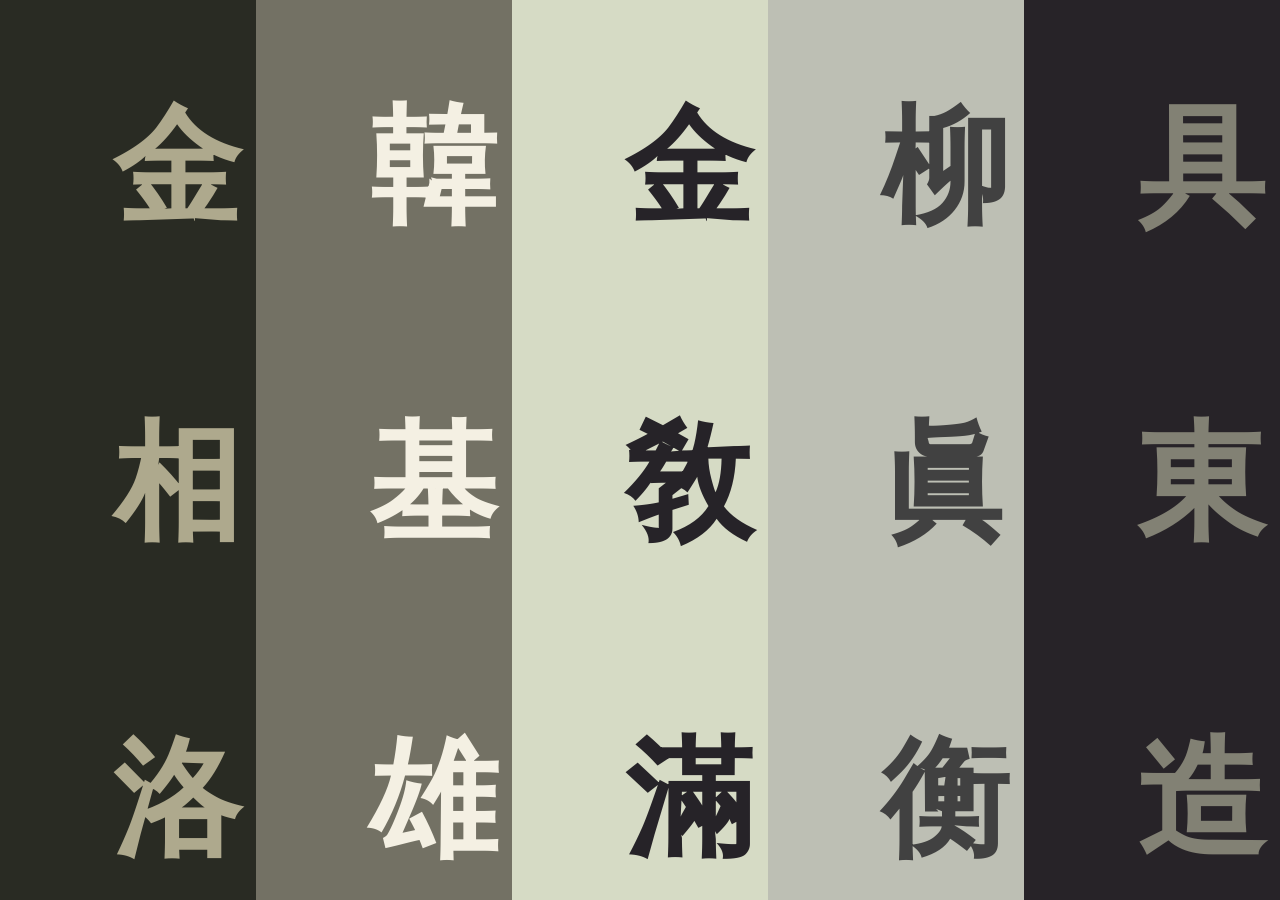
==== index.html @ cb56bb74 "Add files via upload" ====
<!DOCTYPE html>
<html lang="ko">
<head>
    <meta charset="UTF-8">
    <meta name="viewport" content="width=device-width, initial-scale=1.0">
    <title>산업디자인:어제의담론</title>
    <meta name="description" content="1990년대 산업디자인 교수님들의 인터뷰입니다.">
    <meta name="keywords" content="1990년대, 산업디자인, 교수, 인터뷰">
    <link rel="stylesheet" href="style.css">
</head>
<body>
    <div class="archive">
        <a href="kimsangrak.html" class="person col-1">
            <div class="text-box hanja">
                <span>金</span><span>相</span><span>洛</span>
            </div>
            <div class="text-box hangul">
                <span>김</span><span>상</span><span>락</span>
            </div>
        </a>

        <a href="hankiwoong.html" class="person col-2">
            <div class="text-box hanja">
                <span>韓</span><span>基</span><span>雄</span>
            </div>
            <div class="text-box hangul">
                <span>한</span><span>기</span><span>웅</span>
            </div>
        </a>

        <a href="kimkyoman.html" class="person col-3">
            <div class="text-box hanja">
                <span>金</span><span>敎</span><span>滿</span>
            </div>
            <div class="text-box hangul">
                <span>김</span><span>교</span><span>만</span>
            </div>
        </a>

        <a href="yujinhyeong.html" class="person col-4">
            <div class="text-box hanja">
                <span>柳</span><span>眞</span><span>衡</span>
            </div>
            <div class="text-box hangul">
                <span>유</span><span>진</span><span>형</span>
            </div>
        </a>

        <a href="gudongjo.html" class="person col-5">
            <div class="text-box hanja">
                <span>具</span><span>東</span><span>造</span>
            </div>
            <div class="text-box hangul">
                <span>구</span><span>동</span><span>조</span>
            </div>
        </a>
    </div>
</body>
</html>
---- style.css ----
* {
    box-sizing: border-box;
    margin: 0;
    padding: 0;
}

body, html {
    width: 100%;
    height: 100%;
    overflow: hidden;
    font-family: '궁서', 'Gungsuh', serif;
}


.archive {
    display: flex;
    width: 100vw;
    height: 100vh;
}


.person {
    flex: 1;
    display: flex;
    justify-content: flex-end; 
    align-items: flex-end; 
    text-decoration: none;
    
    
    padding: 0 1.2vw 4vh 0; 
    transition: all 0.3s ease;
}


.text-box {
    display: flex;
    flex-direction: column;
    justify-content: space-between; 
    align-items: center;
    
    height: 88%;
    font-weight: bold;
    font-size: 10vw; 
    line-height: 1;
}


.hangul {
    display: none; 
}


.person:hover .hanja {
    display: none; 
}
.person:hover .hangul {
    display: flex; 
}


.col-1 { background-color: #292b23; color: #aea98d; }
.col-2 { background-color: #737164; color: #f4f0e3; }
.col-3 { background-color: #d6dbc5; color: #262328; }
.col-4 { background-color: #bdbfb4; color: #414141; }
.col-5 { background-color: #272328; color: #828174; }


@media (max-width: 768px) {
    .text-box {
        font-size: 15vw;
        height: 90%; 
    }
    .person {
        padding: 0 1.5vw 3vh 0; /* 모바일용 여백 미세 조정 */
    }
}
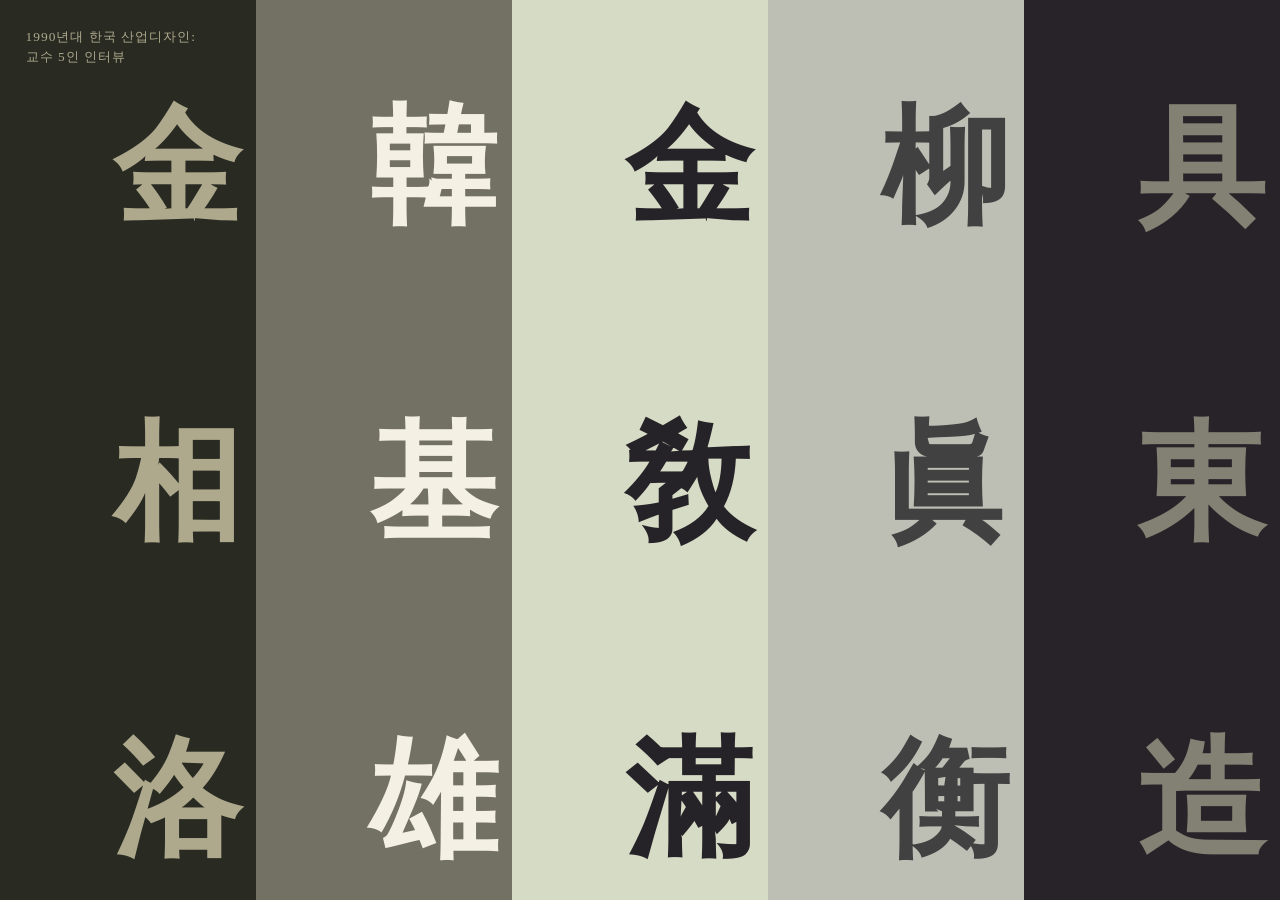
==== commit 5dbf93e7: "Add files via upload" ====
--- a/index.html
+++ b/index.html
@@ -3,12 +3,14 @@
 <head>
     <meta charset="UTF-8">
     <meta name="viewport" content="width=device-width, initial-scale=1.0">
-    <title>산업디자인:어제의담론</title>
+    <title>1990년대 한국 산업디자인: 교수 5인 인터뷰</title>
     <meta name="description" content="1990년대 산업디자인 교수님들의 인터뷰입니다.">
     <meta name="keywords" content="1990년대, 산업디자인, 교수, 인터뷰">
     <link rel="stylesheet" href="style.css">
 </head>
 <body>
+    <div class="main-title">1990년대 한국 산업디자인:<br>교수 5인 인터뷰</div>
+
     <div class="archive">
         <a href="kimsangrak.html" class="person col-1">
             <div class="text-box hanja">
--- a/style.css
+++ b/style.css
@@ -1,4 +1,3 @@
-
 * {
     box-sizing: border-box;
     margin: 0;
@@ -12,13 +11,24 @@
     font-family: '궁서', 'Gungsuh', serif;
 }
 
+.main-title {
+    position: absolute;
+    top: 3vh; 
+    left: 2vw;
+    color: #aea98d;
+    font-size: 1.05vw; 
+    line-height: 1.5; 
+    letter-spacing: 1px;
+    z-index: 10;
+    pointer-events: none;
+    word-break: keep-all;
+}
 
 .archive {
     display: flex;
     width: 100vw;
     height: 100vh;
 }
-
 
 .person {
     flex: 1;
@@ -27,11 +37,9 @@
     align-items: flex-end; 
     text-decoration: none;
     
-    
     padding: 0 1.2vw 4vh 0; 
     transition: all 0.3s ease;
 }
-
 
 .text-box {
     display: flex;
@@ -45,11 +53,9 @@
     line-height: 1;
 }
 
-
 .hangul {
     display: none; 
 }
-
 
 .person:hover .hanja {
     display: none; 
@@ -58,20 +64,25 @@
     display: flex; 
 }
 
-
 .col-1 { background-color: #292b23; color: #aea98d; }
 .col-2 { background-color: #737164; color: #f4f0e3; }
 .col-3 { background-color: #d6dbc5; color: #262328; }
 .col-4 { background-color: #bdbfb4; color: #414141; }
 .col-5 { background-color: #272328; color: #828174; }
 
+@media (max-width: 768px) {
 
-@media (max-width: 768px) {
+    .main-title {
+        font-size: 3vw;
+        top: 2vh;
+        left: 3vw;
+    }
+    
     .text-box {
         font-size: 15vw;
         height: 90%; 
     }
     .person {
-        padding: 0 1.5vw 3vh 0; /* 모바일용 여백 미세 조정 */
+        padding: 0 1.5vw 3vh 0; 
     }
 }
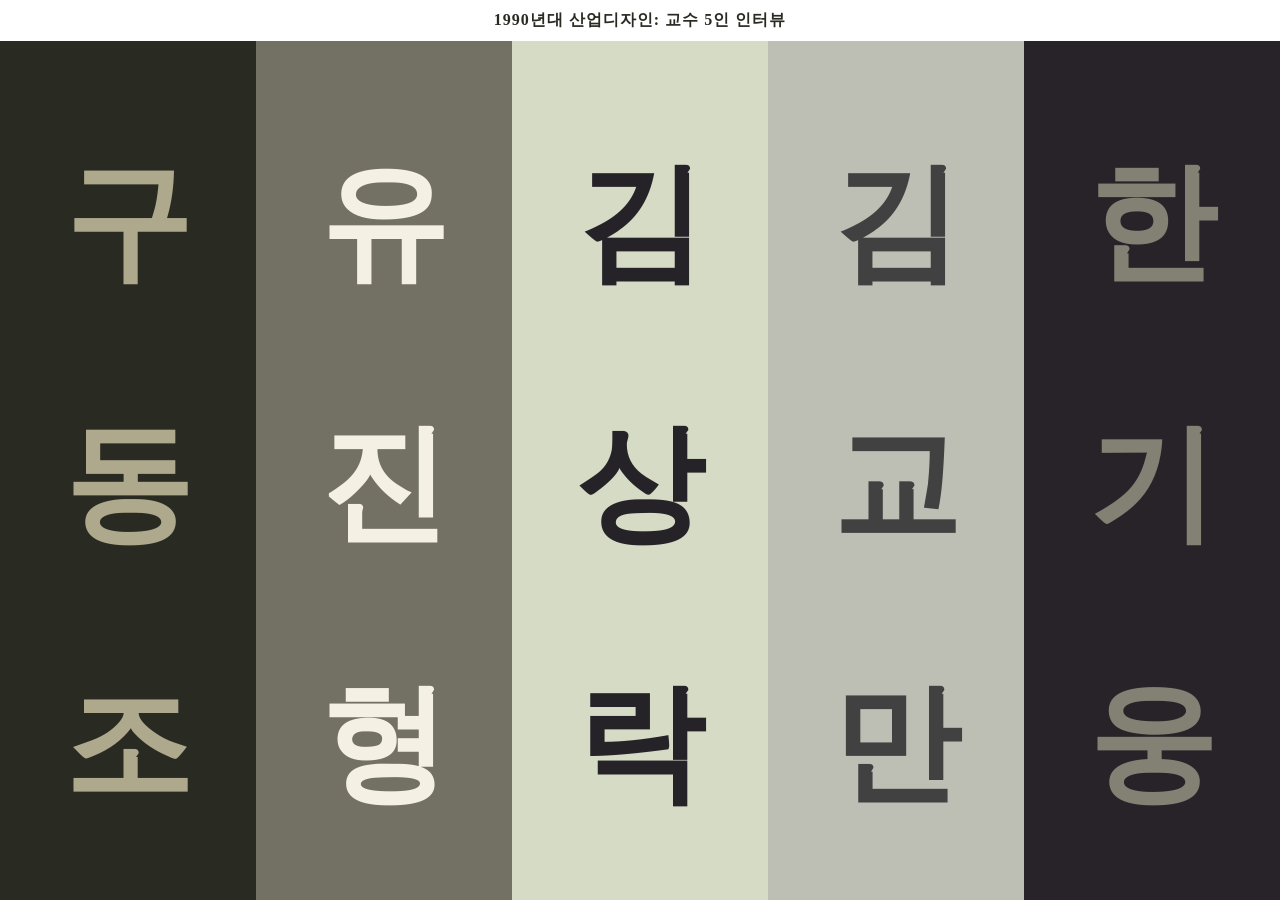
==== commit 5e16f6ca: "Add files via upload" ====
--- a/index.html
+++ b/index.html
@@ -9,51 +9,57 @@
     <link rel="stylesheet" href="style.css">
 </head>
 <body>
-    <div class="main-title">1990년대 한국 산업디자인:<br>교수 5인 인터뷰</div>
+    <!-- 1. 상단 흰색 띠 제목 추가 -->
+    <div class="top-bar">1990년대 산업디자인: 교수 5인 인터뷰</div>
 
     <div class="archive">
-        <a href="kimsangrak.html" class="person col-1">
+        <!-- 4. 구동조 (col-1 색상 유지) -->
+        <a href="gudongjo.html" class="person col-1">
+            <div class="text-box hangul">
+                <span>구</span><span>동</span><span>조</span>
+            </div>
+            <div class="text-box hanja">
+                <span>具</span><span>東</span><span>造</span>
+            </div>
+        </a>
+
+        <!-- 4. 유진형 (col-2 색상 유지) -->
+        <a href="yujinhyeong.html" class="person col-2">
+            <div class="text-box hangul">
+                <span>유</span><span>진</span><span>형</span>
+            </div>
+            <div class="text-box hanja">
+                <span>柳</span><span>眞</span><span>衡</span>
+            </div>
+        </a>
+
+        <!-- 4. 김상락 (col-3 색상 유지) -->
+        <a href="kimsangrak.html" class="person col-3">
+            <div class="text-box hangul">
+                <span>김</span><span>상</span><span>락</span>
+            </div>
             <div class="text-box hanja">
                 <span>金</span><span>相</span><span>洛</span>
             </div>
+        </a>
+
+        <!-- 4. 김교만 (col-4 색상 유지) -->
+        <a href="kimkyoman.html" class="person col-4">
             <div class="text-box hangul">
-                <span>김</span><span>상</span><span>락</span>
+                <span>김</span><span>교</span><span>만</span>
+            </div>
+            <div class="text-box hanja">
+                <span>金</span><span>敎</span><span>滿</span>
             </div>
         </a>
 
-        <a href="hankiwoong.html" class="person col-2">
-            <div class="text-box hanja">
-                <span>韓</span><span>基</span><span>雄</span>
-            </div>
+        <!-- 4. 한기웅 (col-5 색상 유지) -->
+        <a href="hankiwoong.html" class="person col-5">
             <div class="text-box hangul">
                 <span>한</span><span>기</span><span>웅</span>
             </div>
-        </a>
-
-        <a href="kimkyoman.html" class="person col-3">
             <div class="text-box hanja">
-                <span>金</span><span>敎</span><span>滿</span>
-            </div>
-            <div class="text-box hangul">
-                <span>김</span><span>교</span><span>만</span>
-            </div>
-        </a>
-
-        <a href="yujinhyeong.html" class="person col-4">
-            <div class="text-box hanja">
-                <span>柳</span><span>眞</span><span>衡</span>
-            </div>
-            <div class="text-box hangul">
-                <span>유</span><span>진</span><span>형</span>
-            </div>
-        </a>
-
-        <a href="gudongjo.html" class="person col-5">
-            <div class="text-box hanja">
-                <span>具</span><span>東</span><span>造</span>
-            </div>
-            <div class="text-box hangul">
-                <span>구</span><span>동</span><span>조</span>
+                <span>韓</span><span>基</span><span>雄</span>
             </div>
         </a>
     </div>
--- a/style.css
+++ b/style.css
@@ -9,36 +9,42 @@
     height: 100%;
     overflow: hidden;
     font-family: '궁서', 'Gungsuh', serif;
+    display: flex;
+    flex-direction: column; 
 }
 
-.main-title {
-    position: absolute;
-    top: 3vh; 
-    left: 2vw;
-    color: #aea98d;
-    font-size: 1.05vw; 
-    line-height: 1.5; 
+/* 1. 상단 흰색 띠 두께 조절 (6vh -> 4.5vh로 변경) */
+.top-bar {
+    width: 100%;
+    height: 4.5vh; 
+    min-height: 35px;
+    background-color: #ffffff;
+    color: #292b23;
+    display: flex;
+    justify-content: center; 
+    align-items: center;     
+    font-size: 1rem; /* 띠가 얇아진 만큼 글자 크기도 살짝 조절 */
+    font-weight: bold;
     letter-spacing: 1px;
     z-index: 10;
-    pointer-events: none;
-    word-break: keep-all;
 }
 
 .archive {
     display: flex;
     width: 100vw;
-    height: 100vh;
+    flex: 1; 
 }
 
 .person {
     flex: 1;
     display: flex;
-    justify-content: flex-end; 
-    align-items: flex-end; 
+    justify-content: center; 
+    align-items: center; 
     text-decoration: none;
+    transition: all 0.3s ease;
     
-    padding: 0 1.2vw 4vh 0; 
-    transition: all 0.3s ease;
+    /* 2. 큰 이름들을 아주 조금만 아래로 내리기 위해 여백 추가 */
+    padding-top: 3vh; 
 }
 
 .text-box {
@@ -47,23 +53,25 @@
     justify-content: space-between; 
     align-items: center;
     
-    height: 88%;
+    height: 78%; /* 조금 더 안정적인 비율을 위해 살짝 조절 */
     font-weight: bold;
     font-size: 10vw; 
     line-height: 1;
 }
 
-.hangul {
+/* 첫 화면 한글, 호버 시 한자로 변경 */
+.hanja {
     display: none; 
 }
 
-.person:hover .hanja {
+.person:hover .hangul {
     display: none; 
 }
-.person:hover .hangul {
+.person:hover .hanja {
     display: flex; 
 }
 
+/* 배경색 및 글자색 유지 */
 .col-1 { background-color: #292b23; color: #aea98d; }
 .col-2 { background-color: #737164; color: #f4f0e3; }
 .col-3 { background-color: #d6dbc5; color: #262328; }
@@ -71,18 +79,17 @@
 .col-5 { background-color: #272328; color: #828174; }
 
 @media (max-width: 768px) {
-
-    .main-title {
-        font-size: 3vw;
-        top: 2vh;
-        left: 3vw;
+    .top-bar {
+        font-size: 0.85rem;
+        height: 40px;
     }
     
     .text-box {
         font-size: 15vw;
-        height: 90%; 
+        height: 85%; 
     }
+    
     .person {
-        padding: 0 1.5vw 3vh 0; 
+        padding-top: 2vh;
     }
 }
